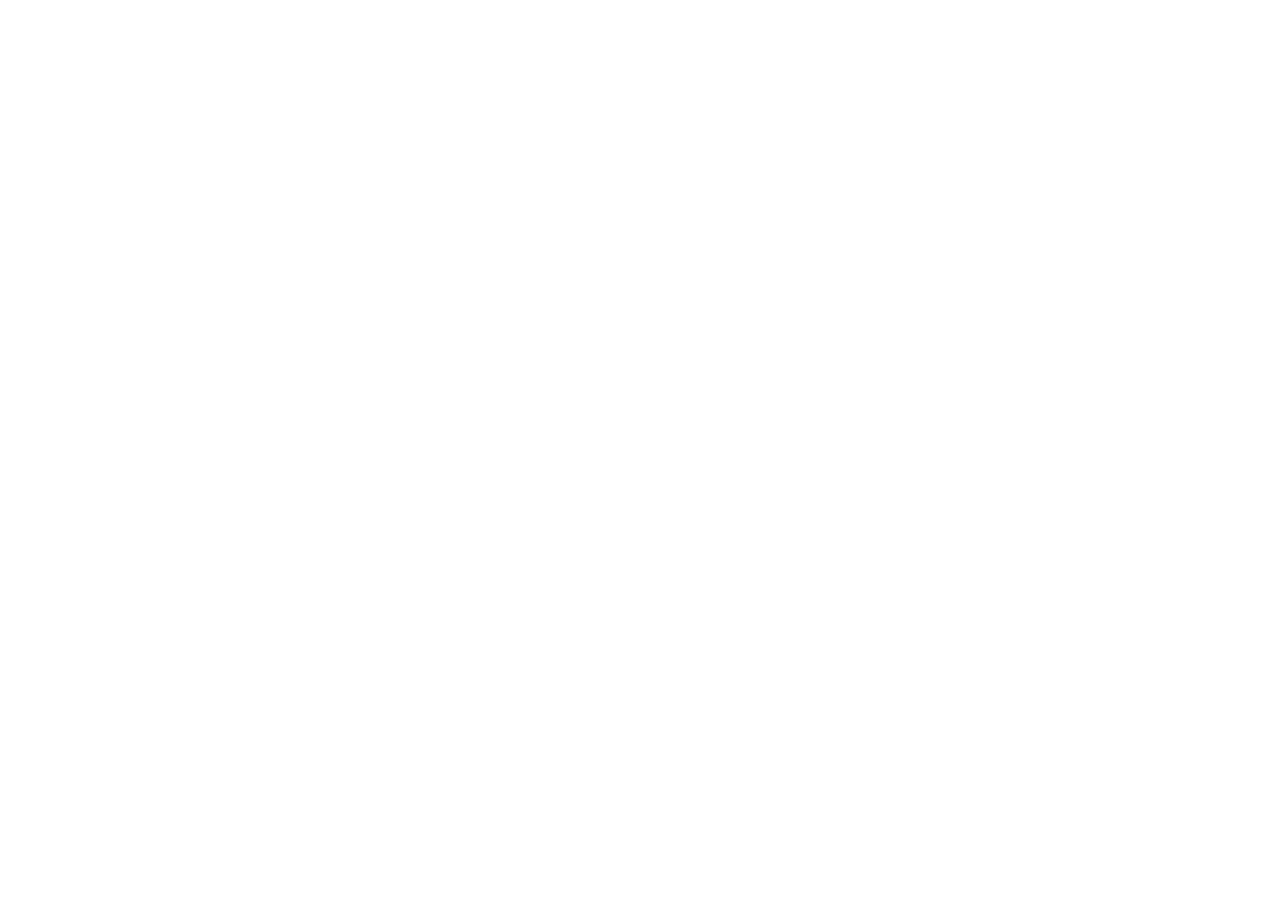
==== index.html @ 6a7455f1 "add base file structure" ====
<!DOCTYPE html>
<html>
<head>
  <link rel="stylesheet" type="text/css" href="main.css">
  <meta charset="utf-8">
  <title></title>
  <meta name="viewport" content="width=device-width, initial-scale=1">
</head>
<body>

</body>
</html>
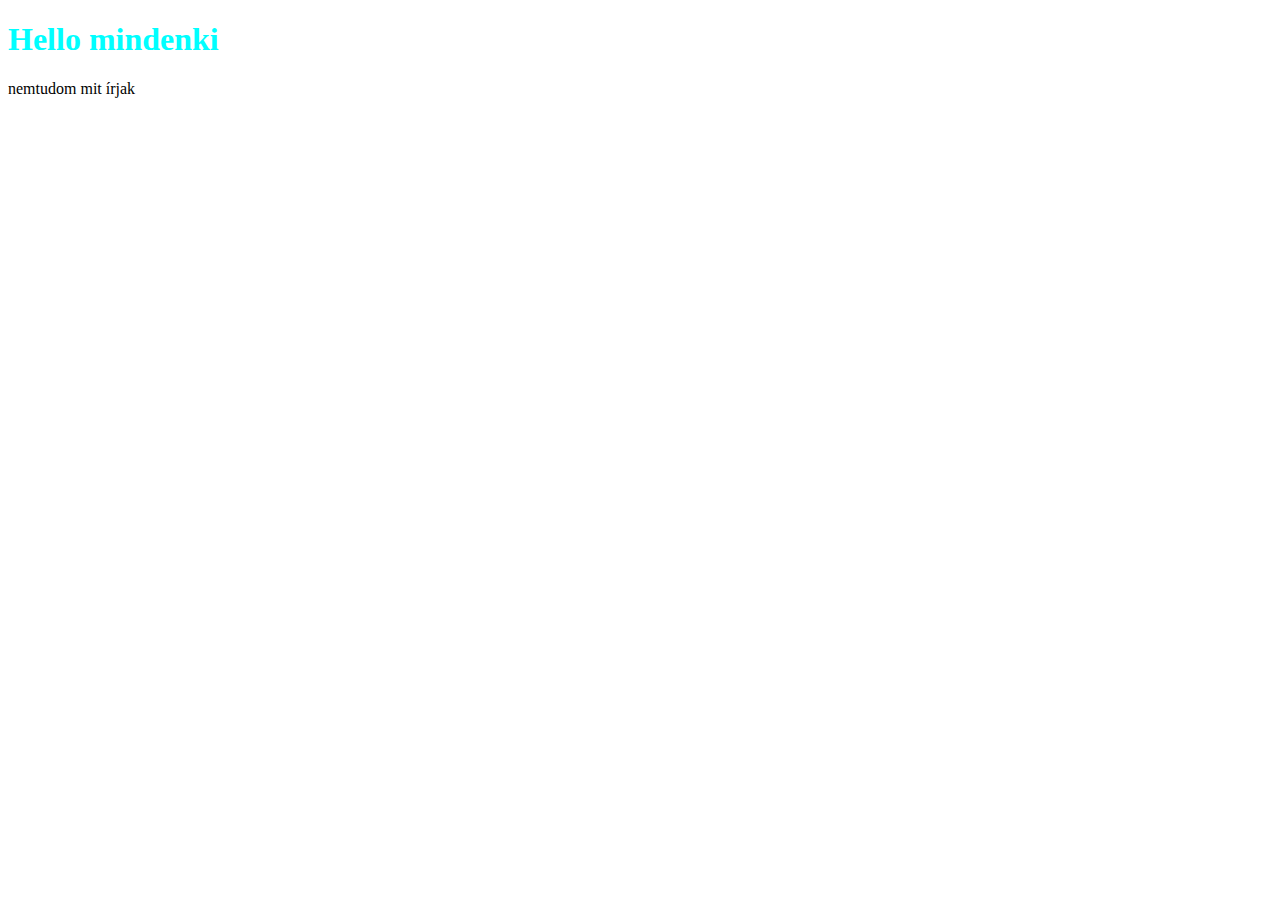
==== commit 7dd15cad: "css" ====
--- a/index.html
+++ b/index.html
@@ -7,6 +7,7 @@
   <meta name="viewport" content="width=device-width, initial-scale=1">
 </head>
 <body>
-
+  <h1>Hello mindenki</h1>
+  <p>nemtudom mit írjak</p>
 </body>
 </html>--- a/main.css
+++ b/main.css
@@ -0,0 +1,2 @@
+h1{color:aqua;
+}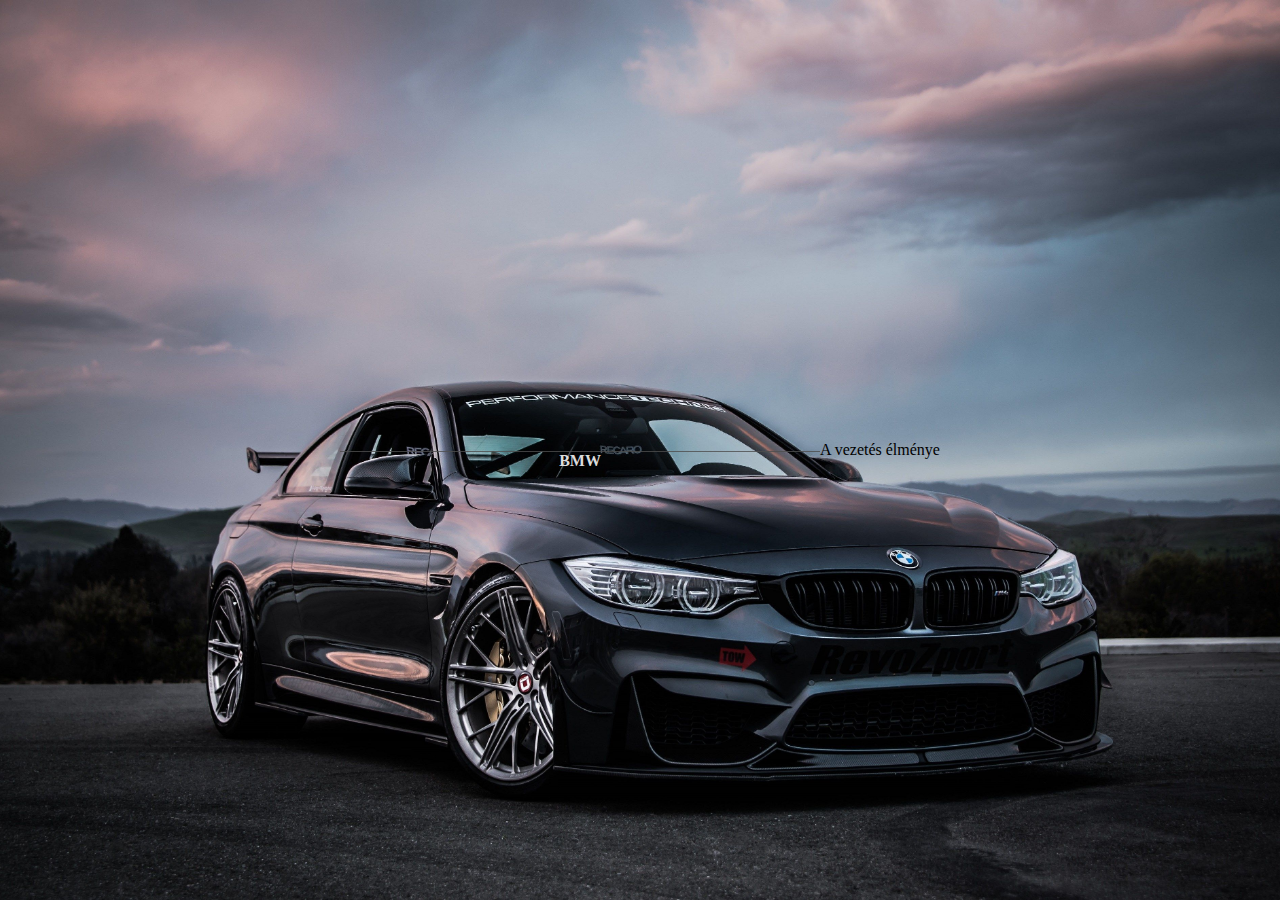
==== commit f3fd4b47: "bmw" ====
--- a/index.html
+++ b/index.html
@@ -2,12 +2,17 @@
 <html>
 <head>
   <link rel="stylesheet" type="text/css" href="main.css">
+  <link href="assets/c9309d4894c9bcc120128a9445cac35c.jpg">
   <meta charset="utf-8">
   <title></title>
   <meta name="viewport" content="width=device-width, initial-scale=1">
 </head>
 <body>
-  <h1>Hello mindenki</h1>
-  <p>nemtudom mit írjak</p>
+  <div class="fejlec">
+  <h1>BMW</h1>
+  </div>
+  <div class="szlogen">
+  <p>A vezetés élménye</p>
+  </div>
 </body>
 </html>--- a/main.css
+++ b/main.css
@@ -1,2 +1,22 @@
-h1{color:aqua;
-}+* {
+  margin: 0;
+  padding: 0;
+  box-sizing: border-box;
+  font-size: 100%;
+}
+h1{color:gainsboro;
+}
+body{background:url('assets/c9309d4894c9bcc120128a9445cac35c.jpg')
+no-repeat center center fixed;
+background-size: cover;
+height: 100vh;
+display: flex;
+align-items: center;
+justify-content: center;
+}
+.fejlec{width: 480px;
+  max-width: calc(100vw - 10px);
+  margin-top:20px;
+  text-align: center;
+border-top: 1px solid hsla(0, 0%, 30%, .8);}
+.szlogen{}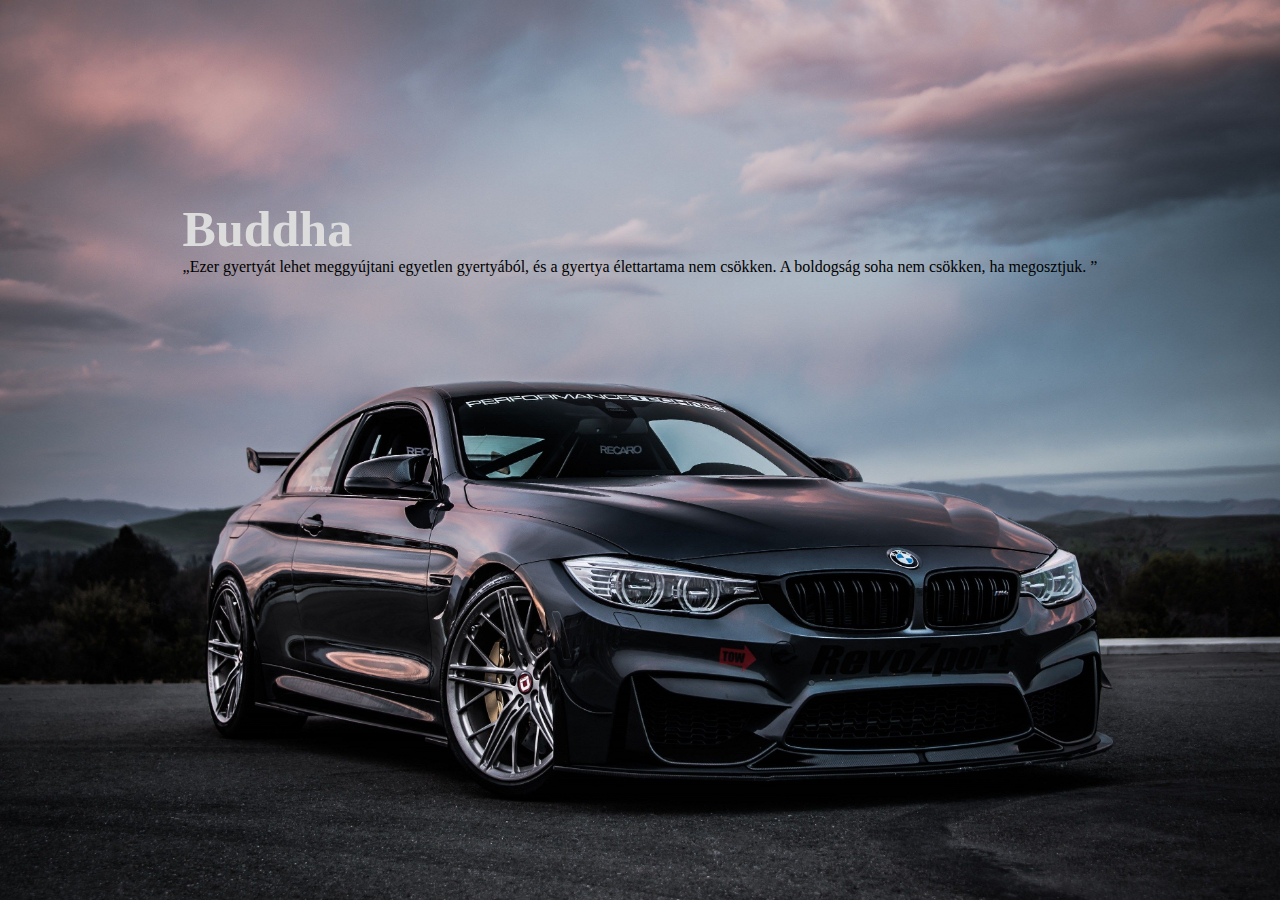
==== commit bb60e05e: "Buddha" ====
--- a/index.html
+++ b/index.html
@@ -1,18 +1,25 @@
 <!DOCTYPE html>
-<html>
+<html lang="en">
 <head>
-  <link rel="stylesheet" type="text/css" href="main.css">
-  <link href="assets/c9309d4894c9bcc120128a9445cac35c.jpg">
+ <link rel="stylesheet" type="text/css" href="main.css">
   <meta charset="utf-8">
-  <title></title>
-  <meta name="viewport" content="width=device-width, initial-scale=1">
+  <meta name="viewport" content="width=device-width">
+  <title>Névjegy</title>
 </head>
 <body>
-  <div class="fejlec">
-  <h1>BMW</h1>
+  <div class="profile-card">
+  <div class="head">
+    <div class="profile-image">
+    </div>
+    
+    <div class="name-headline">
+      <h1>Buddha</h1>
+    </div>
+    </div>
+  <div class="content">
+    <p class="about">„Ezer gyertyát lehet meggyújtani egyetlen gyertyából, és a gyertya élettartama nem csökken. A boldogság soha nem csökken, ha megosztjuk. ”
+  </p>
   </div>
-  <div class="szlogen">
-  <p>A vezetés élménye</p>
   </div>
 </body>
 </html>--- a/main.css
+++ b/main.css
@@ -1,3 +1,4 @@
+@media (min-width:480px);
 * {
   margin: 0;
   padding: 0;
@@ -5,6 +6,12 @@
   font-size: 100%;
 }
 h1{color:gainsboro;
+  width: 100px;
+  max-width: calc(100vw - 10px);
+  margin-top:-250px;
+  text-align: left;
+  font-size: 50px;
+ 
 }
 body{background:url('assets/c9309d4894c9bcc120128a9445cac35c.jpg')
 no-repeat center center fixed;
@@ -14,9 +21,9 @@
 align-items: center;
 justify-content: center;
 }
-.fejlec{width: 480px;
-  max-width: calc(100vw - 10px);
-  margin-top:20px;
-  text-align: center;
-border-top: 1px solid hsla(0, 0%, 30%, .8);}
-.szlogen{}+h2{font-size:25px;
+text-align: right}
+
+a{color: black;
+text-align: center;
+margin-top: auto}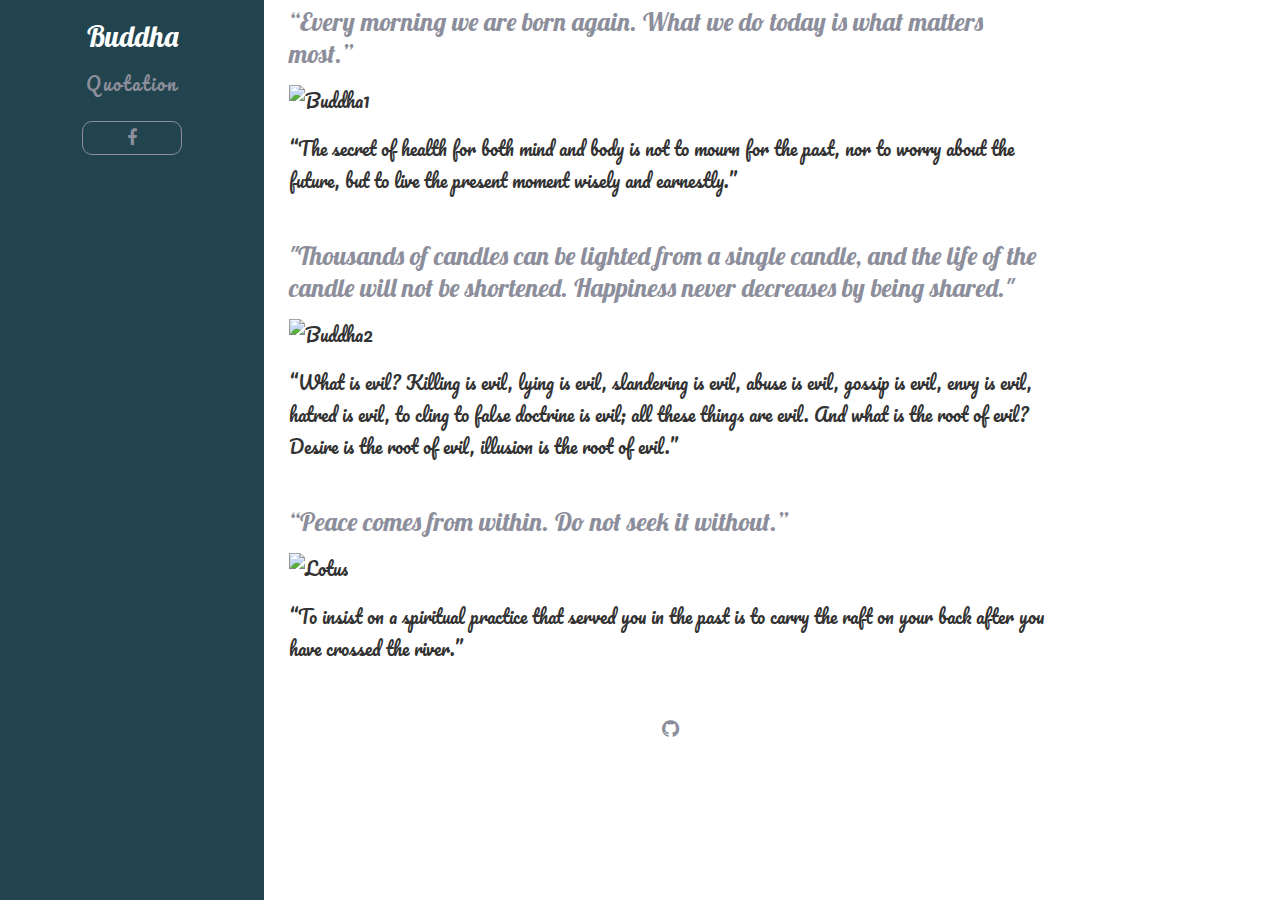
==== commit 49f14ab7: "refesh" ====
--- a/index.html
+++ b/index.html
@@ -1,25 +1,36 @@
 <!DOCTYPE html>
-<html lang="en">
+<html>
 <head>
- <link rel="stylesheet" type="text/css" href="main.css">
   <meta charset="utf-8">
-  <meta name="viewport" content="width=device-width">
-  <title>Névjegy</title>
+	<meta name="viewport" content="width=device-width, initial-scale=1">
+  <title>cikk</title>
+  <link rel="stylesheet" type="text/css" href="main.css">
+<link href="https://fonts.googleapis.com/css?family=Lobster|Pacifico&display=swap" rel="stylesheet">
+  <link href="https://maxcdn.bootstrapcdn.com/font-awesome/4.7.0/css/font-awesome.min.css" rel="stylesheet">
 </head>
 <body>
-  <div class="profile-card">
-  <div class="head">
-    <div class="profile-image">
-    </div>
-    
-    <div class="name-headline">
-      <h1>Buddha</h1>
-    </div>
-    </div>
-  <div class="content">
-    <p class="about">„Ezer gyertyát lehet meggyújtani egyetlen gyertyából, és a gyertya élettartama nem csökken. A boldogság soha nem csökken, ha megosztjuk. ”
-  </p>
-  </div>
-  </div>
+<header class="main-header">
+  <h1>Buddha</h1>
+		<p>Quotation</p>
+		<a class="button" href="https://hu-hu.facebook.com/people/Krist%C3%B3f-Benjamin/100001329935005"><i class="fa fa-facebook"></i></a>
+  </header>
+	<main class="primary-content">
+	  <article class="post">
+		<h2>“Every morning we are born again. What we do today is what matters most.”</h2>
+		<img class="picture"src="https://wallpaperaccess.com/full/345389.jpg" alt="Buddha1">
+		<p>“The secret of health for both mind and body is not to mourn for the past, nor to worry about the future, but to live the present moment wisely and earnestly.”</p>
+	</article>
+	<article class="post">
+		<h2>"Thousands of candles can be lighted from a single candle, and the life of the candle will not be shortened. Happiness never decreases by being shared."</h2>
+		<img class="picture"src="https://s3.ap-south-1.amazonaws.com/hsdreams1/pins/2019/07/big/e3810f2b0ff437311851a035a8a8bf65.png" alt="Buddha2">
+		<p>“What is evil? Killing is evil, lying is evil, slandering is evil, abuse is evil, gossip is evil, envy is evil, hatred is evil, to cling to false doctrine is evil; all these things are evil. And what is the root of evil? Desire is the root of evil, illusion is the root of evil.”</p>
+	</article>
+	<article class="post">
+		<h2>“Peace comes from within. Do not seek it without.”</h2>
+		<img class="picture"src="https://wallpaperaccess.com/full/193624.jpg" alt="Lotus">
+		<p>“To insist on a spiritual practice that served you in the past is to carry the raft on your back after you have crossed the river.”</p>
+	</article>
+	<a class="load"  href="https://github.com/benjamin9416"><i class="fa fa-github"></i></a>
+	</main>
 </body>
 </html>--- a/main.css
+++ b/main.css
@@ -1,29 +1,190 @@
-@media (min-width:480px);
+/* ==== A SIMPLE CSS RESET FROM ERIC MEYER ==== */
+
+html, body, div, span, applet, object, iframe,
+h1, h2, h3, h4, h5, h6, p, blockquote, pre,
+a, abbr, acronym, address, big, cite, code,
+del, dfn, em, img, ins, kbd, q, s, samp,
+small, strike, strong, sub, sup, tt, var,
+b, u, i, center,
+dl, dt, dd, ol, ul, li,
+fieldset, form, label, legend,
+table, caption, tbody, tfoot, thead, tr, th, td,
+article, aside, canvas, details, embed,
+figure, figcaption, footer, header, hgroup,
+menu, nav, output, ruby, section, summary,
+time, mark, audio, video {
+	margin: 0;
+	padding: 0;
+	border: 0;
+	font-size: 100%;
+	font: inherit;
+	vertical-align: baseline;
+}
+/* HTML5 display-role reset for older browsers */
+article, aside, details, figcaption, figure,
+footer, header, hgroup, menu, nav, section {
+	display: block;
+}
+body {
+	line-height: 1;
+}
+ol, ul {
+	list-style: none;
+}
+blockquote, q {
+	quotes: none;
+}
+blockquote:before, blockquote:after,
+q:before, q:after {
+	content: '';
+	content: none;
+}
+table {
+	border-collapse: collapse;
+	border-spacing: 0;
+}
+
+/* ==== HELPER COLORS FOR LAYOUT ==== */
+
+/*.main-header {
+  background-color: rgba(255, 248, 53, .3);
+}
+
+.primary-content {
+  background-color: rgba(140, 96, 255, .3);
+}
+
+.post {
+  background-color: rgba(255, 0, 0, .3);
+}*/
+
+/* ==== BASE STYLES ==== */
+
 * {
-  margin: 0;
-  padding: 0;
-  box-sizing: border-box;
-  font-size: 100%;
+	box-sizing: border-box;
 }
-h1{color:gainsboro;
-  width: 100px;
-  max-width: calc(100vw - 10px);
-  margin-top:-250px;
-  text-align: left;
-  font-size: 50px;
- 
+
+body {
+  font-family: Pacifico, 'Times New Roman', serif;
+  font-size: 1.125rem;
+  line-height: 2rem;
+  color: #333;
 }
-body{background:url('assets/c9309d4894c9bcc120128a9445cac35c.jpg')
-no-repeat center center fixed;
-background-size: cover;
-height: 100vh;
-display: flex;
-align-items: center;
-justify-content: center;
+
+h1,
+h2 {
+  font-family: 'Lobster', Arial, sans-serif;
 }
-h2{font-size:25px;
-text-align: right}
 
-a{color: black;
-text-align: center;
-margin-top: auto}+h1 {
+	font-size: 1.8rem;
+}
+
+h2 {
+	font-size: 1.6rem;
+	color: #8c8e9b;
+}
+
+.main-header p {
+	font-size: 1.125rem;
+	letter-spacing: 0.125rem;
+	color: #8c8e9b;
+}
+
+a {
+	color:#ADFF2F;
+	text-decoration: none;
+}
+
+a:hover {
+	color: #545e63;
+}
+
+/* ==== LAYOUT STYLES ==== */
+
+h1,h2,h3,h4,h5,h6,hgroup,
+ul,ol,dd,
+p,figure, img,
+pre,table,fieldset,hr,
+.main-header, .primary-content {
+    margin-bottom: 1rem;
+}
+
+/* Main Header Styles */
+.main-header {
+	text-align: center;
+	padding: 1.25rem;
+	color: #fff;
+	background-color: #22444e;
+}
+@media (min-width: 768px) {
+.main-header {
+			position: fixed;
+			top: 0;
+			height: 100%;
+			width: 33.3%;
+		}
+}
+@media (min-width: 1025px) {
+
+	.main-header {
+		width: 20.625%;
+	}
+
+}
+/* Primary Content Wrapper Styles */
+
+@media (min-width: 768px) {
+
+	.primary-content {
+		float: right;
+		width: 66.6%;
+		max-width: 812px;
+	}
+
+}
+@media (min-width: 1025px) {
+
+	.primary-content {
+		float: none;
+		position: absolute;
+        left: 20.625%;
+	}
+
+}
+/* Article Styles */
+.post {
+	width: 95%;
+	margin: 0 auto 1rem;
+	padding: 0.3125rem;
+}
+
+.picture {
+	width: 100%;
+}
+/* ==== COMPONENT STYLES ==== */
+
+.button {
+	display: inline-block;
+	border: 1px solid #8c8e9b;
+	color: #8c8e9b;
+	border-radius: 10px;
+	padding-right: 5px;
+	padding-left: 5px;
+	margin: 5px;
+	width: 100px;
+	font-family: 'Open Sans', sans-serif;
+}
+
+.button:hover {
+	border: 1px solid #b60e63;
+}
+
+.load {
+	display: block;
+	text-align: center;
+	padding: 0.625rem;
+	font-size: 1.25rem;
+	color: #8c8e9b;
+	cursor: pointer;
+}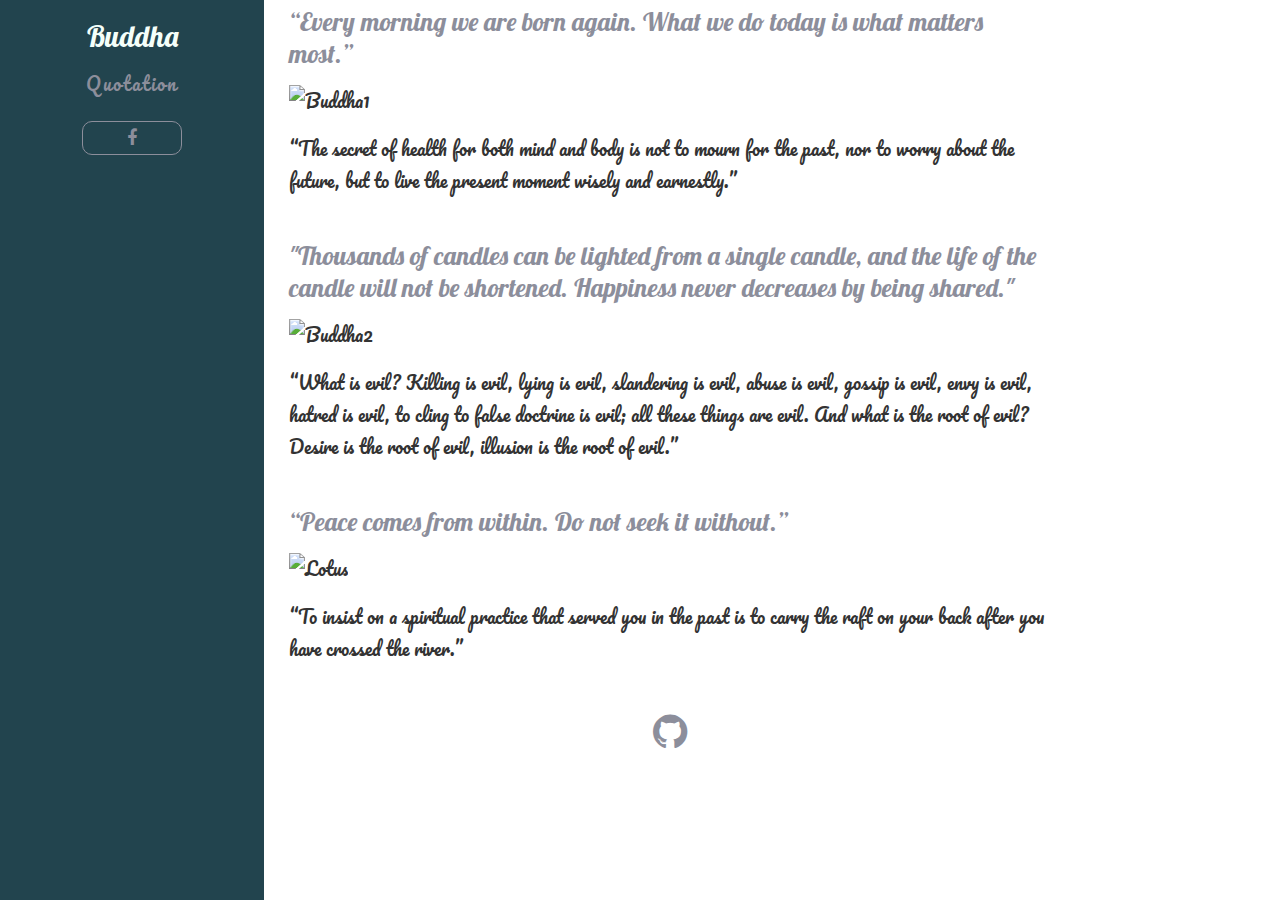
==== commit 872590ea: "add logo" ====
--- a/index.html
+++ b/index.html
@@ -3,7 +3,7 @@
 <head>
   <meta charset="utf-8">
 	<meta name="viewport" content="width=device-width, initial-scale=1">
-  <title>cikk</title>
+  <title>Simple-Quote-Page</title>
   <link rel="stylesheet" type="text/css" href="main.css">
 <link href="https://fonts.googleapis.com/css?family=Lobster|Pacifico&display=swap" rel="stylesheet">
   <link href="https://maxcdn.bootstrapcdn.com/font-awesome/4.7.0/css/font-awesome.min.css" rel="stylesheet">
--- a/main.css
+++ b/main.css
@@ -92,12 +92,12 @@
 }
 
 a {
-	color:#ADFF2F;
+	color:#8c8e9b;
 	text-decoration: none;
 }
 
 a:hover {
-	color: #545e63;
+	color:#8c8e9b;
 }
 
 /* ==== LAYOUT STYLES ==== */
@@ -114,7 +114,7 @@
 .main-header {
 	text-align: center;
 	padding: 1.25rem;
-	color: #fff;
+	color: #F5FFFA;
 	background-color: #22444e;
 }
 @media (min-width: 768px) {
@@ -177,14 +177,14 @@
 }
 
 .button:hover {
-	border: 1px solid #b60e63;
+	border: 1px solid #ADFF2F;
 }
 
 .load {
 	display: block;
 	text-align: center;
 	padding: 0.625rem;
-	font-size: 1.25rem;
+	font-size: 2.5rem;
 	color: #8c8e9b;
 	cursor: pointer;
 }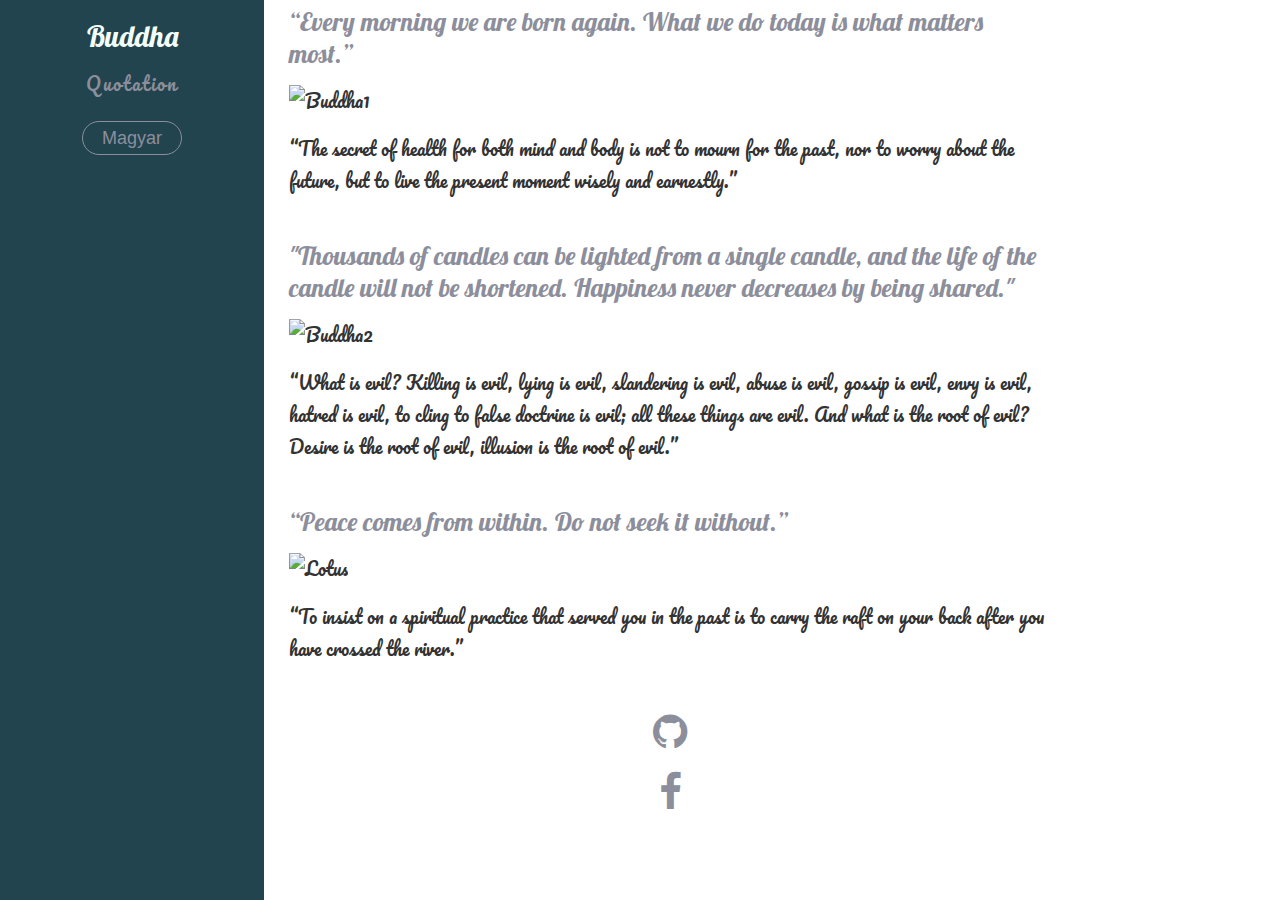
==== commit 14b828b2: "1 button" ====
--- a/index.html
+++ b/index.html
@@ -12,17 +12,18 @@
 <header class="main-header">
   <h1>Buddha</h1>
 		<p>Quotation</p>
-		<a class="button" href="https://hu-hu.facebook.com/people/Krist%C3%B3f-Benjamin/100001329935005"><i class="fa fa-facebook"></i></a>
+		<a class="button1" href="index2.html">Magyar</a>
+  
   </header>
 	<main class="primary-content">
 	  <article class="post">
 		<h2>“Every morning we are born again. What we do today is what matters most.”</h2>
-		<img class="picture"src="https://wallpaperaccess.com/full/345389.jpg" alt="Buddha1">
+		<img class="picture" src="https://wallpaperaccess.com/full/345389.jpg" alt="Buddha1">
 		<p>“The secret of health for both mind and body is not to mourn for the past, nor to worry about the future, but to live the present moment wisely and earnestly.”</p>
 	</article>
 	<article class="post">
 		<h2>"Thousands of candles can be lighted from a single candle, and the life of the candle will not be shortened. Happiness never decreases by being shared."</h2>
-		<img class="picture"src="https://s3.ap-south-1.amazonaws.com/hsdreams1/pins/2019/07/big/e3810f2b0ff437311851a035a8a8bf65.png" alt="Buddha2">
+		<img class="picture" src="https://s3.ap-south-1.amazonaws.com/hsdreams1/pins/2019/07/big/e3810f2b0ff437311851a035a8a8bf65.png" alt="Buddha2">
 		<p>“What is evil? Killing is evil, lying is evil, slandering is evil, abuse is evil, gossip is evil, envy is evil, hatred is evil, to cling to false doctrine is evil; all these things are evil. And what is the root of evil? Desire is the root of evil, illusion is the root of evil.”</p>
 	</article>
 	<article class="post">
@@ -31,6 +32,7 @@
 		<p>“To insist on a spiritual practice that served you in the past is to carry the raft on your back after you have crossed the river.”</p>
 	</article>
 	<a class="load"  href="https://github.com/benjamin9416"><i class="fa fa-github"></i></a>
+      <a class="load" href="https://www.facebook.com/profile.php?id=100001329935005"><i class="fa fa-facebook"></i></a>
 	</main>
 </body>
 </html>--- a/main.css
+++ b/main.css
@@ -44,21 +44,7 @@
 	border-spacing: 0;
 }
 
-/* ==== HELPER COLORS FOR LAYOUT ==== */
 
-/*.main-header {
-  background-color: rgba(255, 248, 53, .3);
-}
-
-.primary-content {
-  background-color: rgba(140, 96, 255, .3);
-}
-
-.post {
-  background-color: rgba(255, 0, 0, .3);
-}*/
-
-/* ==== BASE STYLES ==== */
 
 * {
 	box-sizing: border-box;
@@ -100,7 +86,6 @@
 	color:#8c8e9b;
 }
 
-/* ==== LAYOUT STYLES ==== */
 
 h1,h2,h3,h4,h5,h6,hgroup,
 ul,ol,dd,
@@ -110,7 +95,6 @@
     margin-bottom: 1rem;
 }
 
-/* Main Header Styles */
 .main-header {
 	text-align: center;
 	padding: 1.25rem;
@@ -132,7 +116,6 @@
 	}
 
 }
-/* Primary Content Wrapper Styles */
 
 @media (min-width: 768px) {
 
@@ -152,7 +135,6 @@
 	}
 
 }
-/* Article Styles */
 .post {
 	width: 95%;
 	margin: 0 auto 1rem;
@@ -162,15 +144,14 @@
 .picture {
 	width: 100%;
 }
-/* ==== COMPONENT STYLES ==== */
 
 .button {
 	display: inline-block;
 	border: 1px solid #8c8e9b;
 	color: #8c8e9b;
-	border-radius: 10px;
-	padding-right: 5px;
-	padding-left: 5px;
+	border-radius: 50px;
+	padding-right: 15px;
+	padding-left: 15px;
 	margin: 5px;
 	width: 100px;
 	font-family: 'Open Sans', sans-serif;
@@ -180,6 +161,20 @@
 	border: 1px solid #ADFF2F;
 }
 
+.button1 {
+	display: inline-block;
+	border: 1px solid #8c8e9b;
+	color: #8c8e9b;
+	border-radius: 50px;
+	padding-right: 15px;
+	padding-left: 15px;
+	margin: 5px;
+	width: 100px;
+	font-family: 'Open Sans', sans-serif;
+}
+.button1:hover {
+	border: 1px solid #ADFF2F;
+}
 .load {
 	display: block;
 	text-align: center;
